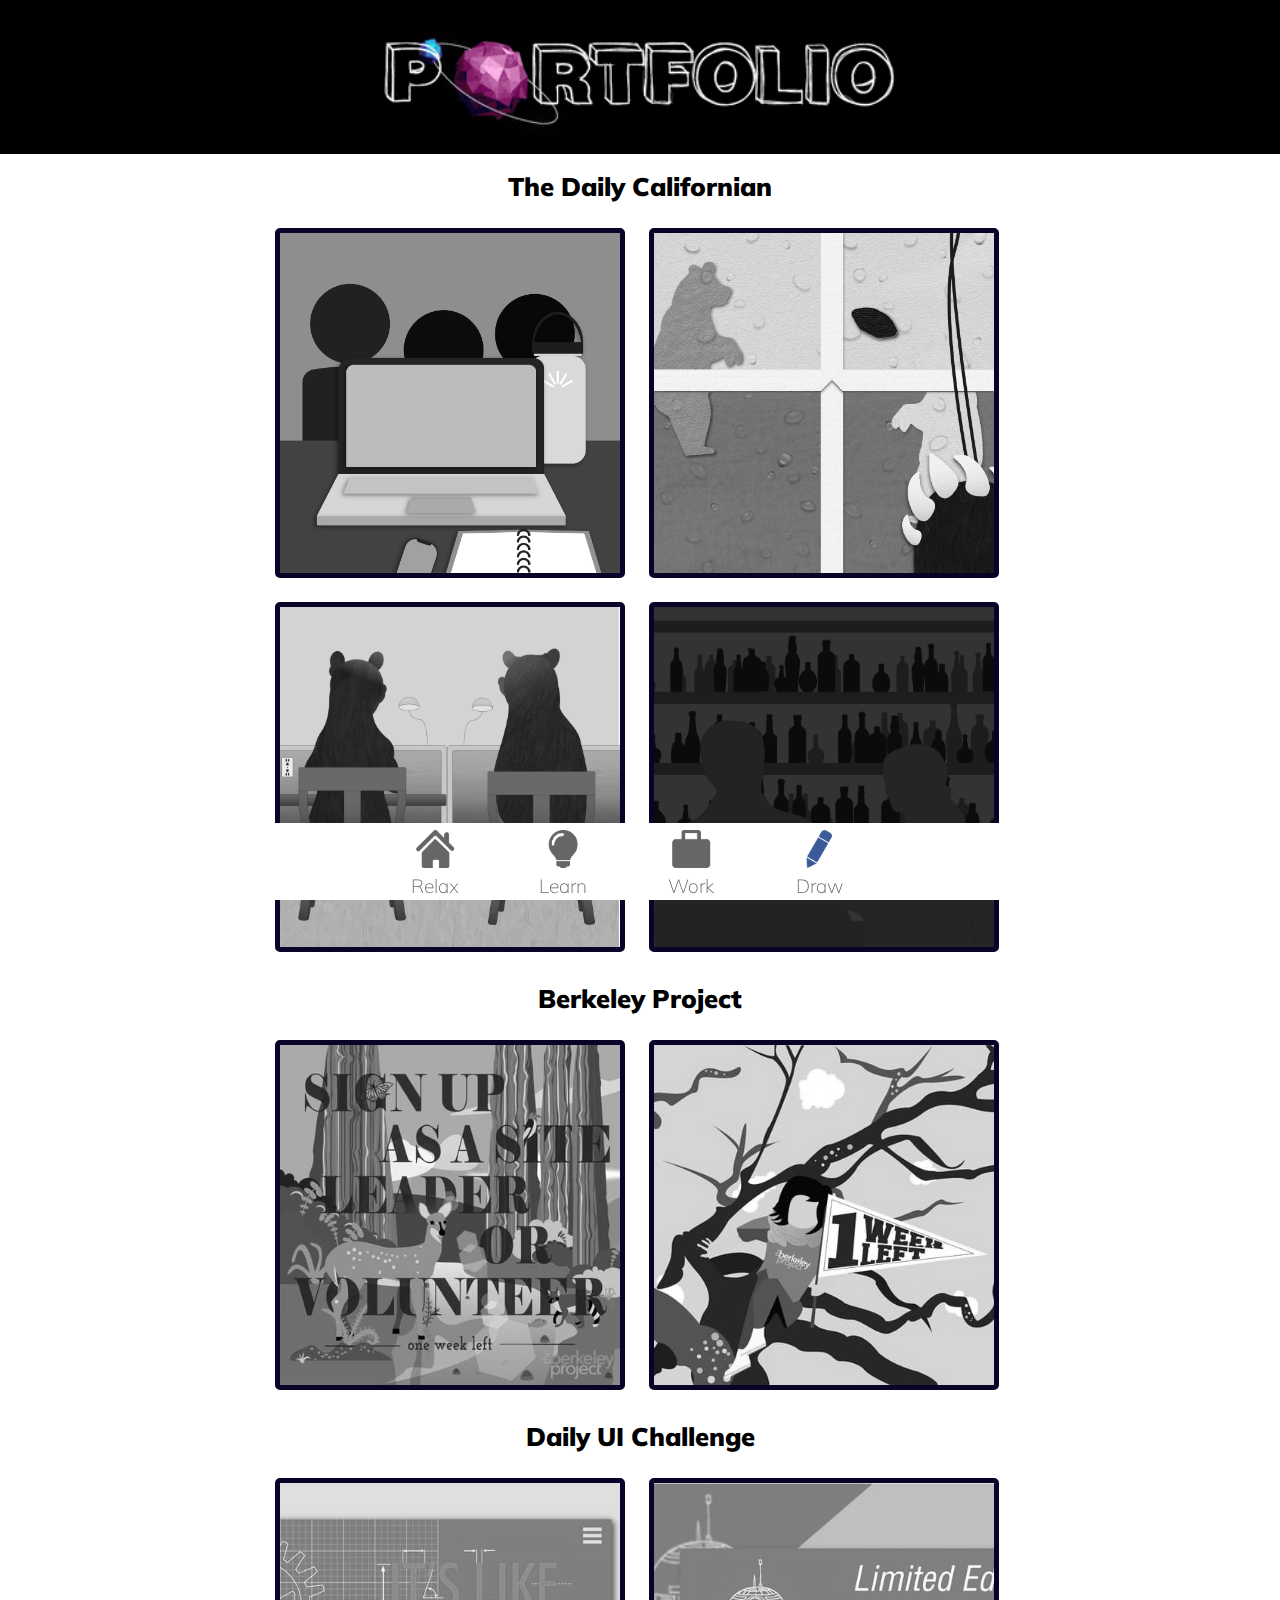
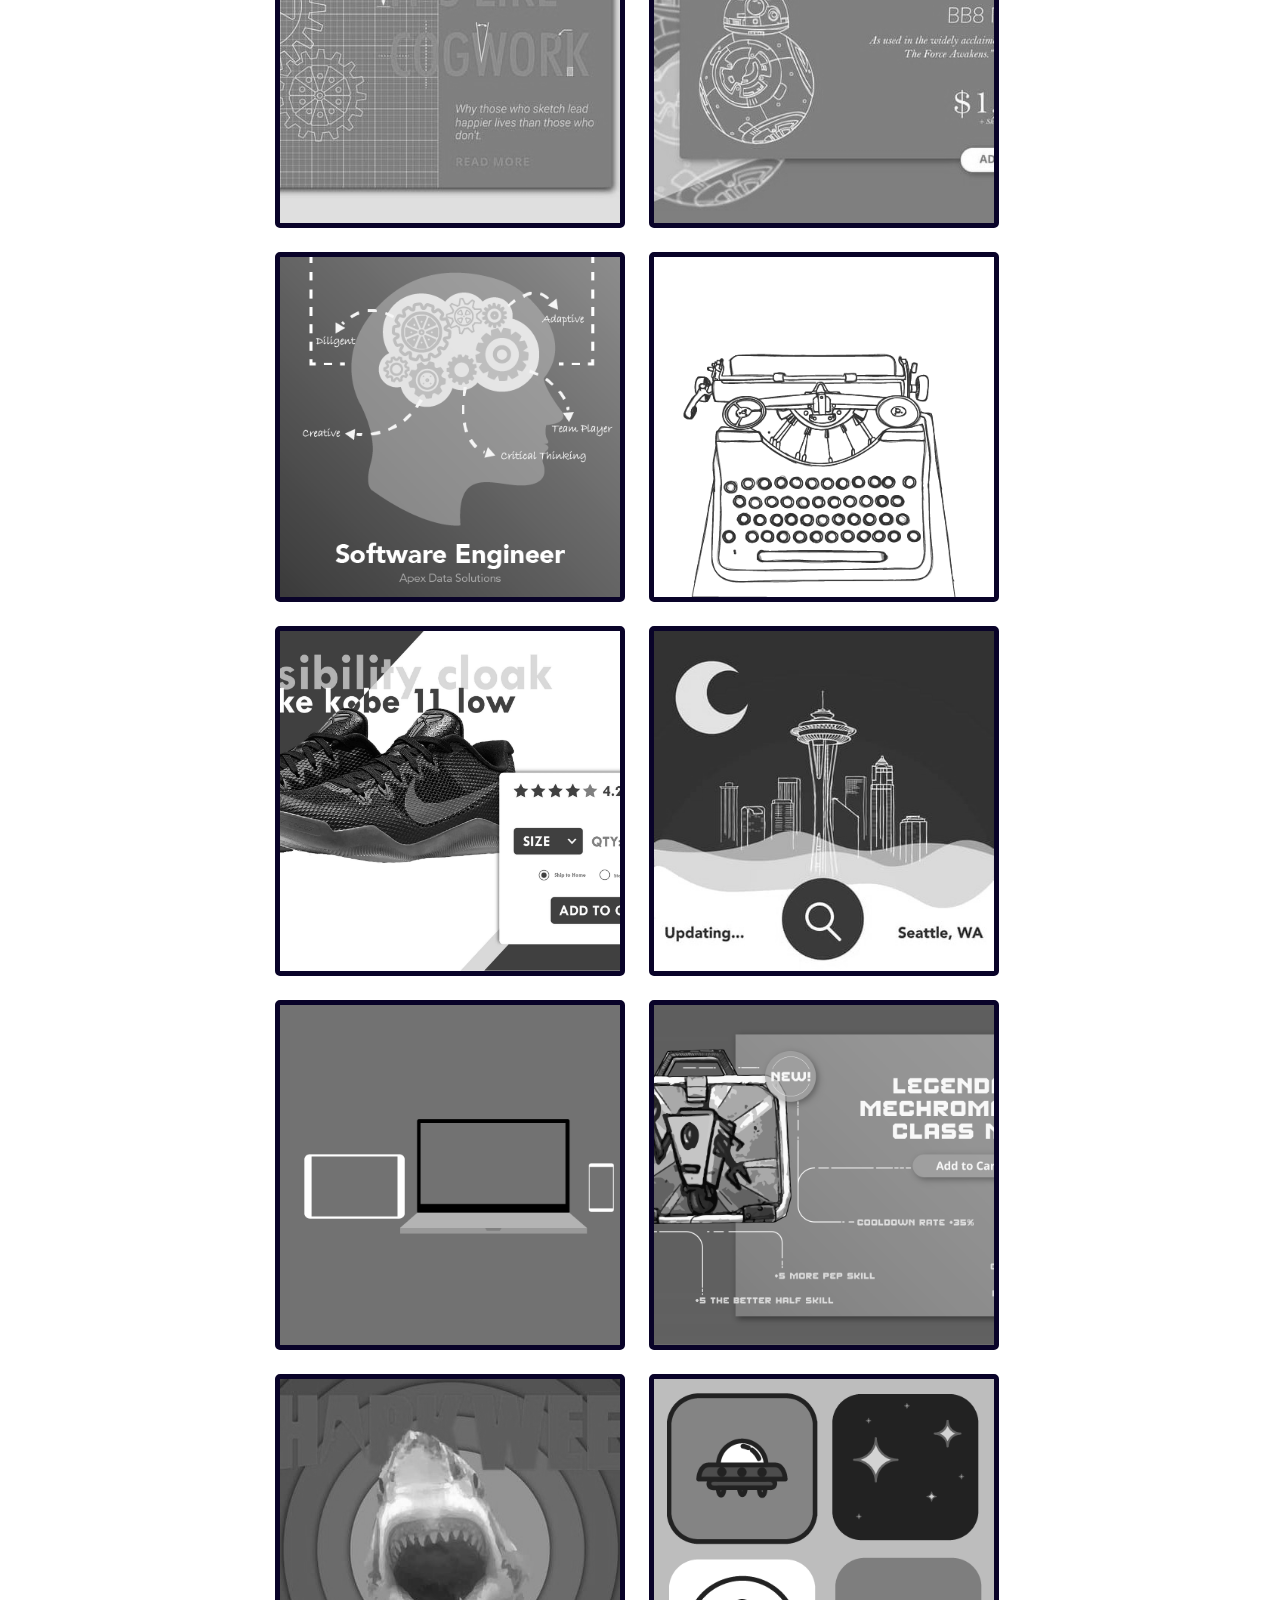
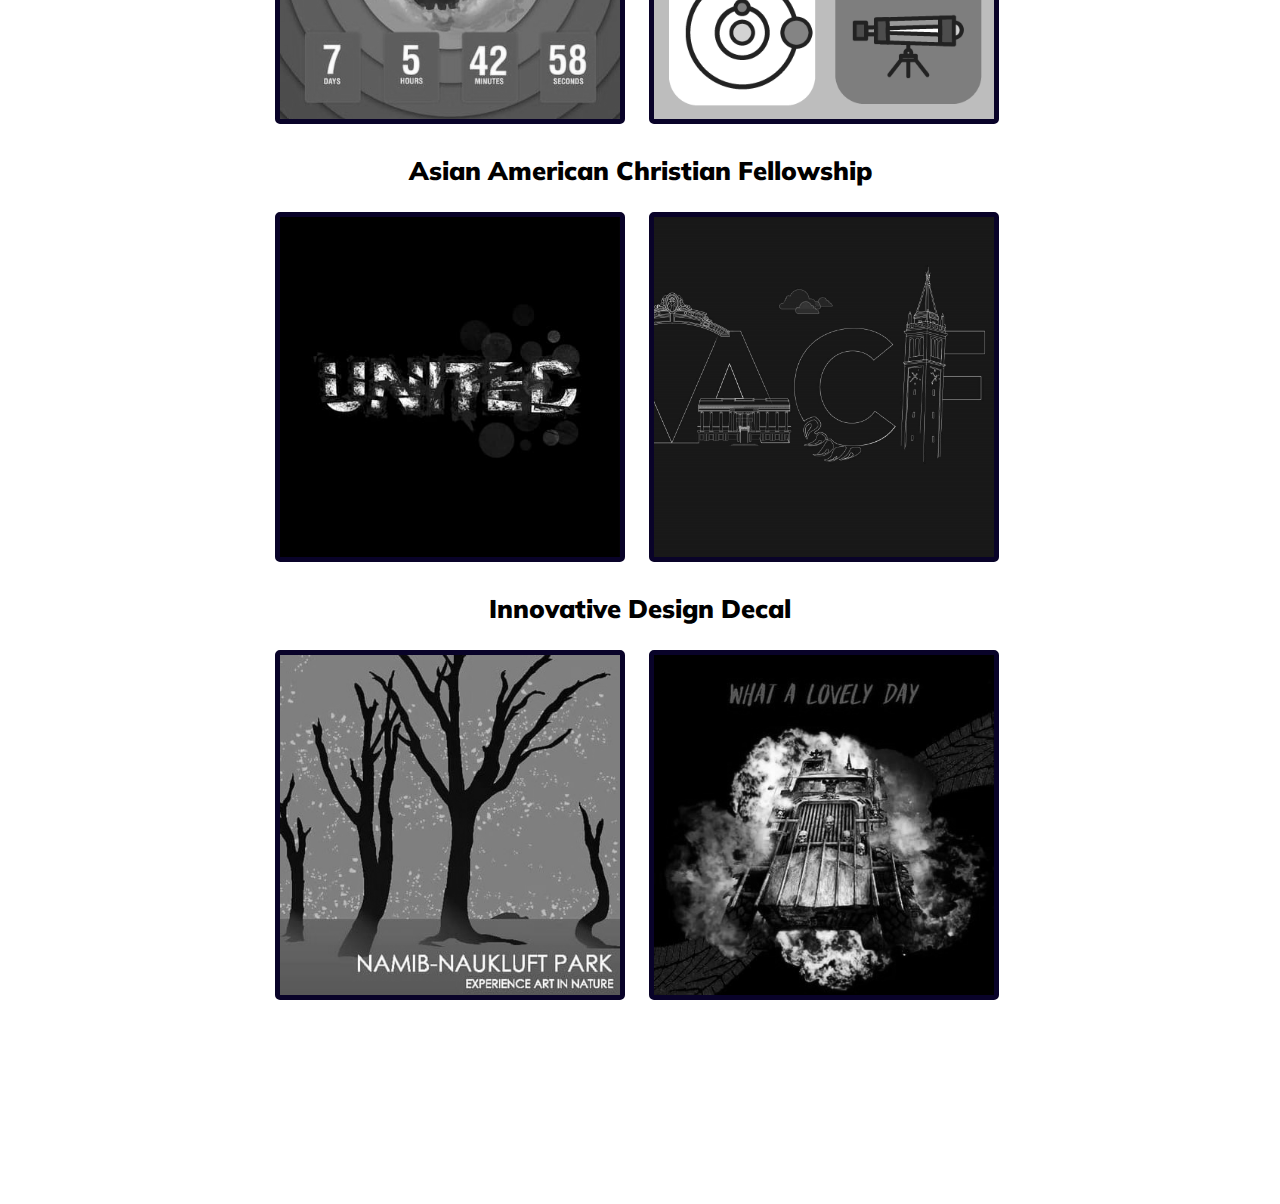
==== draw.html @ 86e8dc83 "First commit" ====
<!DOCTYPE html>
<html>
<head>
	<title>Portfolio</title>
	<link href="https://fonts.googleapis.com/css?family=Muli:200,300,300i,800,900" rel="stylesheet">
	<link rel="stylesheet" type="text/css" href="assets/css/style_all.css" />
	<link rel="stylesheet" type="text/css" href="assets/css/style4.css" />
	<script src="https://code.jquery.com/jquery-1.11.0.min.js"></script>
	<script type="text/javascript" src="assets/js/script.js"></script>
</head>
<body>
	<div class="bar">
	</div>
	<div>
		<img id="portfolio" src="assets/img/pages/portfolio.gif">
	</div>
	<div id="portfolio_container">
		<div class="header">
			The Daily Californian
		</div>
		<div class="photo_container">
			<img class="thumbnail" src="assets/img/thumbnails/airplane.jpg">
			<img class="tall_photo" src="assets/img/portfolio/airplane.gif">
		</div>
		<div class="photo_container">
			<img class="thumbnail" src="assets/img/thumbnails/window.jpg">
			<img class="tall_photo" src="assets/img/portfolio/window.gif">
		</div>
		<div class="photo_container">
			<img class="thumbnail" src="assets/img/thumbnails/snacks.jpg">
			<img class="tall_photo" src="assets/img/portfolio/snacks.gif">
		</div>
		<div class="photo_container">
			<img class="thumbnail" src="assets/img/	thumbnails/bar.jpg">
			<img class="tall_photo" src="assets/img/portfolio/bar.gif">
		</div>
		<div class="header">
			Berkeley Project
		</div>
		<div class="photo_container">
			<img class="thumbnail" src="assets/img/thumbnails/sign_up.jpg">
			<img class="square" src="assets/img/portfolio/sign_up.png">
		</div>
		<div class="photo_container">
			<img class="thumbnail" src="assets/img/thumbnails/countdown.jpg">
			<img class="photo" src="assets/img/portfolio/countdown.png">
		</div>
		<div class="header">
			Daily UI Challenge
		</div>
		<div class="photo_container">
			<img class="thumbnail" src="assets/img/thumbnails/035.jpg">
			<img class="photo" src="assets/img/portfolio/035.png">
		</div>
		<div class="photo_container">
			<img class="thumbnail" src="assets/img/thumbnails/036.jpg">
			<img class="photo" src="assets/img/portfolio/036.png">
		</div>
		<div class="photo_container">
			<img class="thumbnail" src="assets/img/thumbnails/50.png">
			<img class="tall_photo" src="assets/img/portfolio/50.gif">
		</div>
		<div class="photo_container">
			<img class="thumbnail" src="assets/img/thumbnails/51.png">
			<img class="tall_photo" src="assets/img/portfolio/51.gif">
		</div>
		<div class="photo_container">
			<img class="thumbnail" src="assets/img/thumbnails/012.jpg">
			<img class="photo" src="assets/img/portfolio/012.png">
		</div>
		<div class="photo_container">
			<img class="thumbnail" src="assets/img/thumbnails/037.jpg">
			<img class="tall_photo" src="assets/img/portfolio/037_2.png">
			<img class="tall_photo" src="assets/img/portfolio/037.png">
		</div>
		<div class="photo_container">
			<img class="thumbnail" src="assets/img/thumbnails/23.png">
			<img class="photo" src="assets/img/portfolio/23.gif">
		</div>
		<div class="photo_container">
			<img class="thumbnail" src="assets/img/thumbnails/30.png">
			<img class="photo" src="assets/img/portfolio/30.gif">
		</div>
		<div class="photo_container">
			<img class="thumbnail" src="assets/img/thumbnails/014.jpg">
			<img class="photo" src="assets/img/portfolio/014.png">
		</div>
		<div class="photo_container">
			<img class="thumbnail" src="assets/img/thumbnails/55.png">
			<img class="square" src="assets/img/portfolio/55.gif">
		</div>
		<div class="header">
			Asian American Christian Fellowship
		</div>
		<div class="photo_container">
			<img class="thumbnail" src="assets/img/thumbnails/mystery.jpg">
			<img class="square" src="assets/img/portfolio/mystery.png">
		</div>
		<div class="photo_container">
			<img class="thumbnail" src="assets/img/thumbnails/aacf.jpg">
			<img class="photo" src="assets/img/portfolio/aacf.gif">
		</div>
		<div class="header">
			Innovative Design Decal
		</div>
		<div class="photo_container">
			<img class="thumbnail" id="pen_tool" src="assets/img/thumbnails/homework_4.jpg">
			<img class="square" src="assets/img/portfolio/homework_4.jpg">
		</div>
		<div class="photo_container">
			<img class="thumbnail" id="masks" src="assets/img/thumbnails/homework_7.jpg">
			<img class="tall_photo" src="assets/img/portfolio/homework_7.jpg">
		</div>
		<div id="space">
		</div>
	</div>
	<div class="white_bar">
	</div>
		<div class="nav">
		<div class="nav_container">
			<a href="index.html">
				<img class="nav_icon" src="assets/img/icons/house_empty.png">
				<img class="nav_icon_two" src="assets/img/icons/house_full.png">
				<div class="nav_title">
					Relax
				</div>
			</a>
		</div>
		<div class="nav_container">
			<a href="learn.html">
				<img class="nav_icon" src="assets/img/icons/bulb_empty.png">
				<img class="nav_icon_two" src="assets/img/icons/bulb_full.png">
				<div class="nav_title">
					Learn
				</div>
			</a>
		</div>
		<div class="nav_container">
			<a href="work.html">
				<img class="nav_icon" src="assets/img/icons/case_empty.png">
				<img class="nav_icon_two" src="assets/img/icons/case_full.png">
				<div class="nav_title">
					Work
				</div>
			</a>
		</div>
		<div class="nav_container">
			<a href="draw.html">
				<img class="nav_icon_full" src="assets/img/icons/pencil_full.png">
				<div class="nav_title_full" id="draw">
					Draw
				</div>
			</a>
		</div>
	</div>
	<div id="overlay_container">
		<div id="overlay">
		</div>
		<div>
			<img id="x" src="assets/img/x.png">
		</div>
	</div>
</body>
</html>
---- assets/css/style_all.css ----
html, body {
	width: 100%;
	height: 100%;
	margin: 0;
	background-color: white;
}

.nav {
	width: 42vw;
	height: 6vw;
	bottom: 0px;
	position: fixed;
	z-index: 3;
	left: 50%;
	transform: translateX(-50%);
	transition: .5s;
}

.nav_container {
	width: 10vw;
	height: 6vw;
	position: relative;
	float: left;
}

.nav_title {
	width: 10vw;
	height: 2vw;
	color: #666666;
	position: absolute;
	text-align: center;
	font-family: 'Muli', sans-serif;
	font-weight: 200;
	font-size: 1.5vw;
	z-index: 4;
	left: 50%;
	transform: translateX(-50%);
	top: 4vw;
}

.nav_title_full {
	width: 10vw;
	height: 2vw;
	color: #666666;
	position: absolute;
	text-align: center;
	font-family: 'Muli', sans-serif;
	font-weight: 200;
	font-size: 1.5vw;
	z-index: 4;
	left: 50%;
	transform: translateX(-50%);
	top: 4vw;
}

.nav_icon {
	width: 3vw;
	position: absolute;
	margin-left: 3.5vw;
	margin-right: 3.5vw;
	top: .5vw;
}

.nav_icon_full {
	width: 3vw;
	position: absolute;
	margin-left: 3.5vw;
	margin-right: 3.5vw;
	top: .5vw;
}

.nav_icon_two {
	width: 3vw;
	position: absolute;
	margin-left: 3.5vw;
	margin-right: 3.5vw;
	top: .5vw;
	opacity: 0;
}

.white_bar {
	width: 100%;
	height: 6vw;
	background-color: white;
	position: fixed;
	bottom: 0px;
	z-index: 2;
}

a {
	text-decoration: none;
}

@media only screen and (orientation: portrait) {
	.nav {
		width: 100%;
		height: 24vw;
	}

	.nav_container {
		width: 16vw;
		height: 24vw;
		margin-left: 7.5vw;
	}

	.nav_title {
		width: 16vw;
		height: 8vw;
		font-size: 5vw;
		top: 16vw;
	}

	.nav_title_full {
		width: 16vw;
		height: 8vw;
		font-size: 5vw;
		top: 16vw;
	}

	.nav_icon {
		width: 10vw;
		position: absolute;
		margin-left: 3vw;
		top: 4vw;
	}

	.nav_icon_full {
		width: 10vw;
		position: absolute;
		margin-left: 3vw;
		top: 4vw;
	}

	.nav_icon_two {
		width: 10vw;
		position: absolute;
		margin-left: 3vw;
		top: 4vw;
	}

	.white_bar {
		height: 22vw;
	}
}
---- assets/css/style4.css ----
html, body {
	background-color: white;
}


#portfolio {
	width: 60%;
	position: relative;
	left: 50%;
	transform: translateX(-50%);
}

.bar {
	width: 100%;
	height: 12vw;
	position: absolute;
	margin: 0;
	top: 0px;
	background-color: black;
}

#portfolio_container {
	width: 750px;
	height: 4250px;
	position: relative;
	margin: auto;
	left: 0;
	transition: .5s;
	opacity: 0;
}

.header {
	font-weight: 900;
	font-size: 2vw;
	width: 100%;
	height: 5vw;
	position: relative;
	font-family: 'Muli', sans-serif;
	display: inline-block;
	text-align: center;
	width: 100%;
	margin: 5;
	line-height: 5vw;
}

.photo_container {
	border-radius: 5px;
	width: 350px;
	height: 350px;
	position: relative;
	display: inline-block;
	margin: 10px 10px 10px 10px;
	border-style: solid;
	border-color: #090329;
	border-width: 5px;
	box-sizing: border-box;
	overflow: hidden;
}

.thumbnail {
	width: 100%;
	position: absolute;
	top: 50%;
    left: 50%;
    transform: translate(-50%, -50%);
    filter: grayscale(100%);
    box-shadow: 5px 5px 20px rgba(0, 0, 0, 0.4);
}

.photo_container:hover {
	cursor: pointer;
}

.photo {
	width: 60%;
	position: absolute;
	top: 50%;
    left: 50%;
    transform: translate(-50%, -50%);
    box-shadow: 5px 5px 20px rgba(0, 0, 0, 0.4);
    display: none;
}

.square {
	position: fixed;
	top: 50%;
    left: 50%;
    transform: translate(-50%, -50%);
    display: none;
    box-shadow: 5px 5px 20px rgba(0, 0, 0, 0.4);
    z-index: 10;
    height: 90%;
}

.tall_photo {
	height: 90%;
	position: absolute;
	top: 50%;
    left: 50%;
    transform: translate(-50%, -50%);
    box-shadow: 5px 5px 20px rgba(0, 0, 0, 0.4);
    display: none;
}

.tall_photo:nth-child(3) {
  top: 49%;
  left: 49%;
}

#overlay_container {
	width: 100%;
	height: 100%;
	position: fixed;
	display: none;
	z-index: 5;
	top: 0px;
}

#overlay {
	width: 100%;
	height: 100%;
	position: fixed;
	background-color: rgba(0, 0, 0, .8);
	z-index: 10;
}

#x {
	width: 25px;
	position: fixed;
	top:10px;
	right: 10px;
	z-index: 21;
}

#x:hover {
	cursor: pointer;
}

#overlay:hover {
	cursor: pointer;
}

.pic_click {
	z-index: 20;
	position: fixed;
}

#space {
	height: 10vw;
}

@media only screen and (orientation: portrait) {
	.tall_photo {
		height: 70%;
	}

	.square {
		height: 40%;
	}

	.photo {
		width: 85%;
	}

	.tall_photo:nth-child(3) {
  		top: 47%;
  		left: 47%;
	}
}
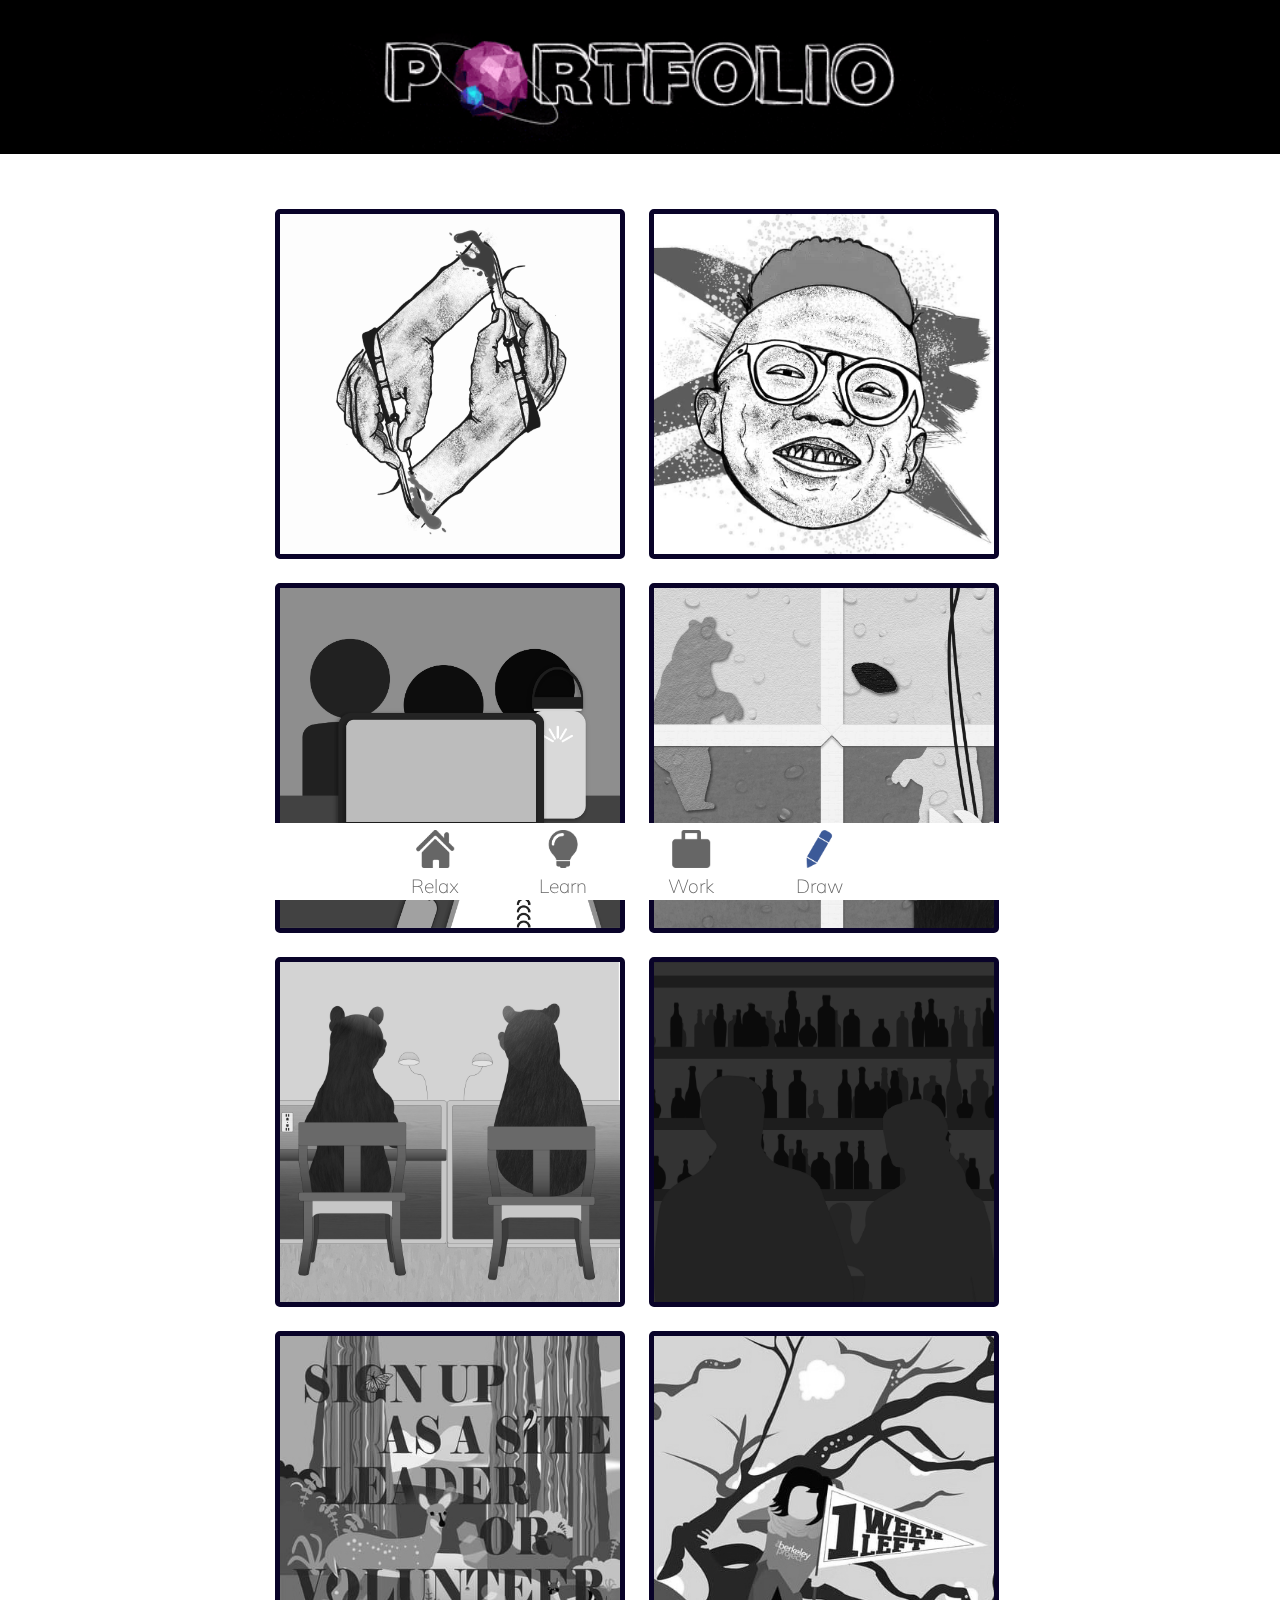
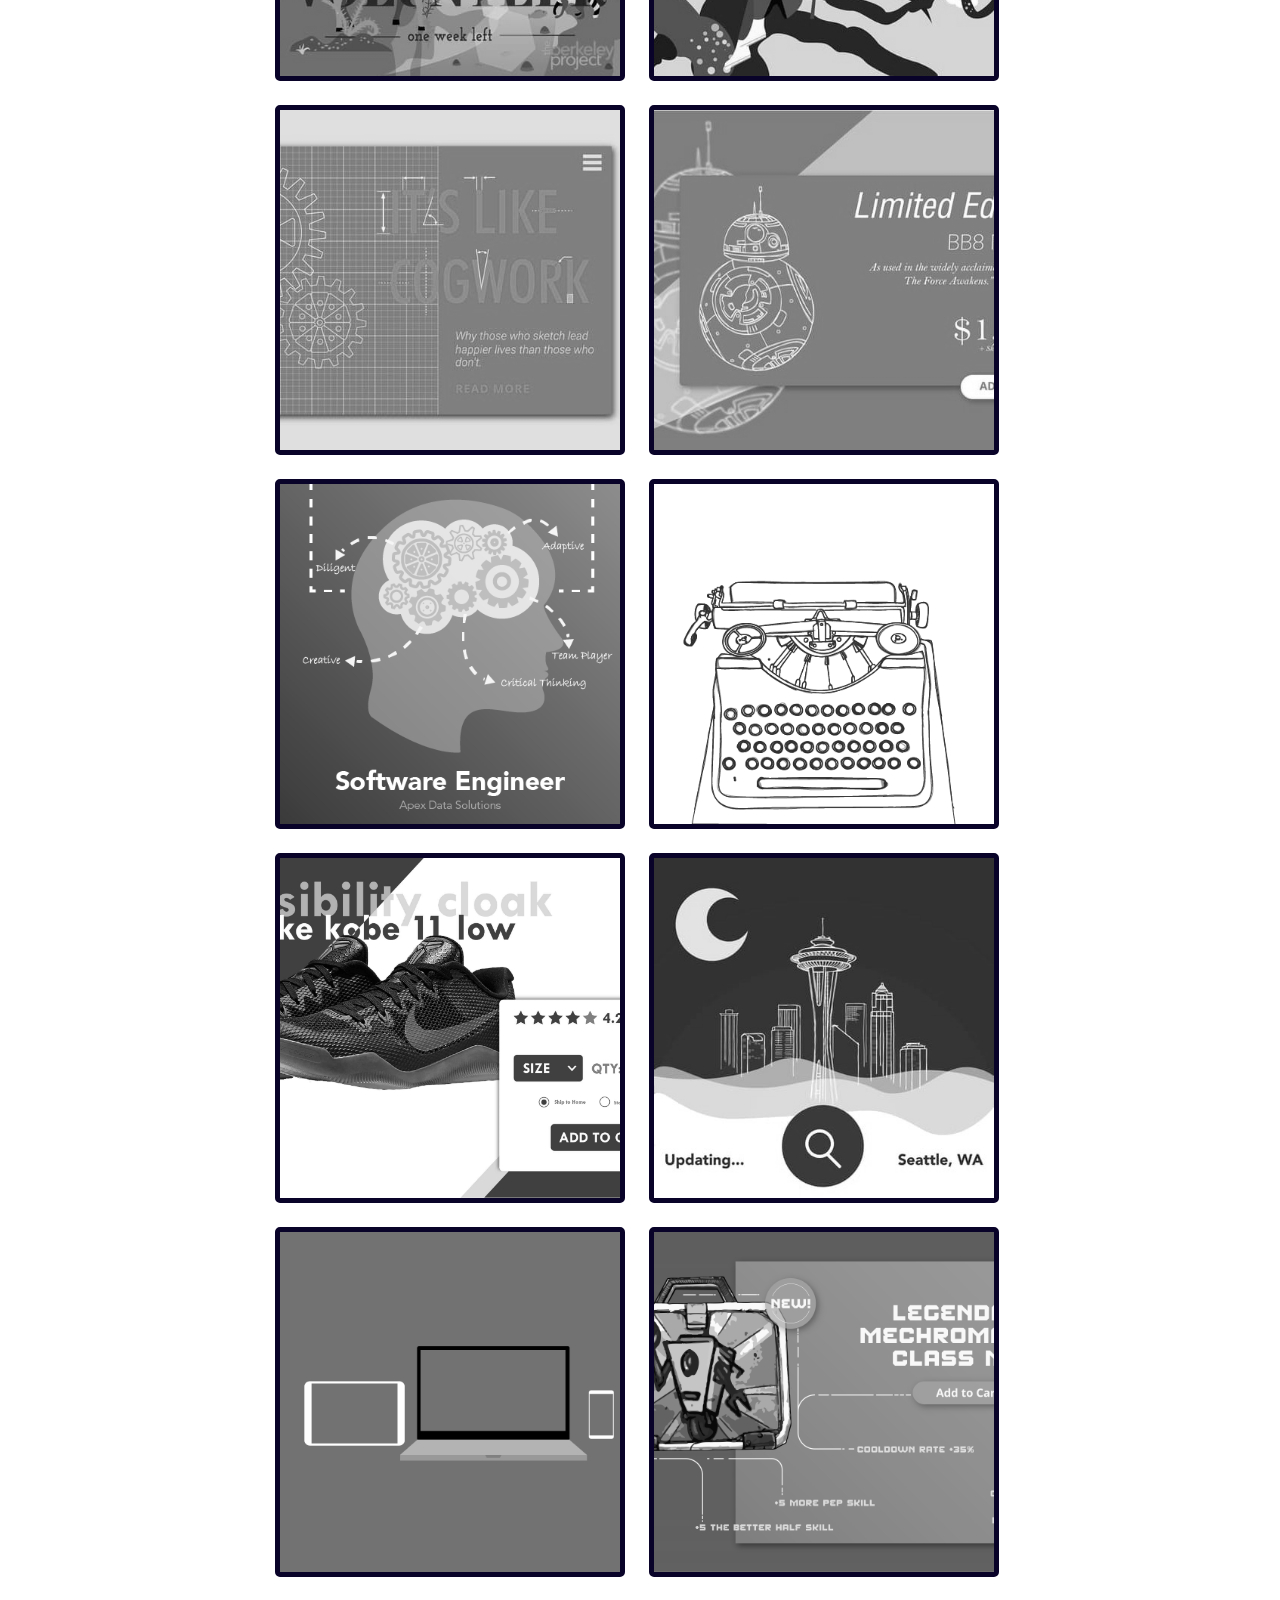
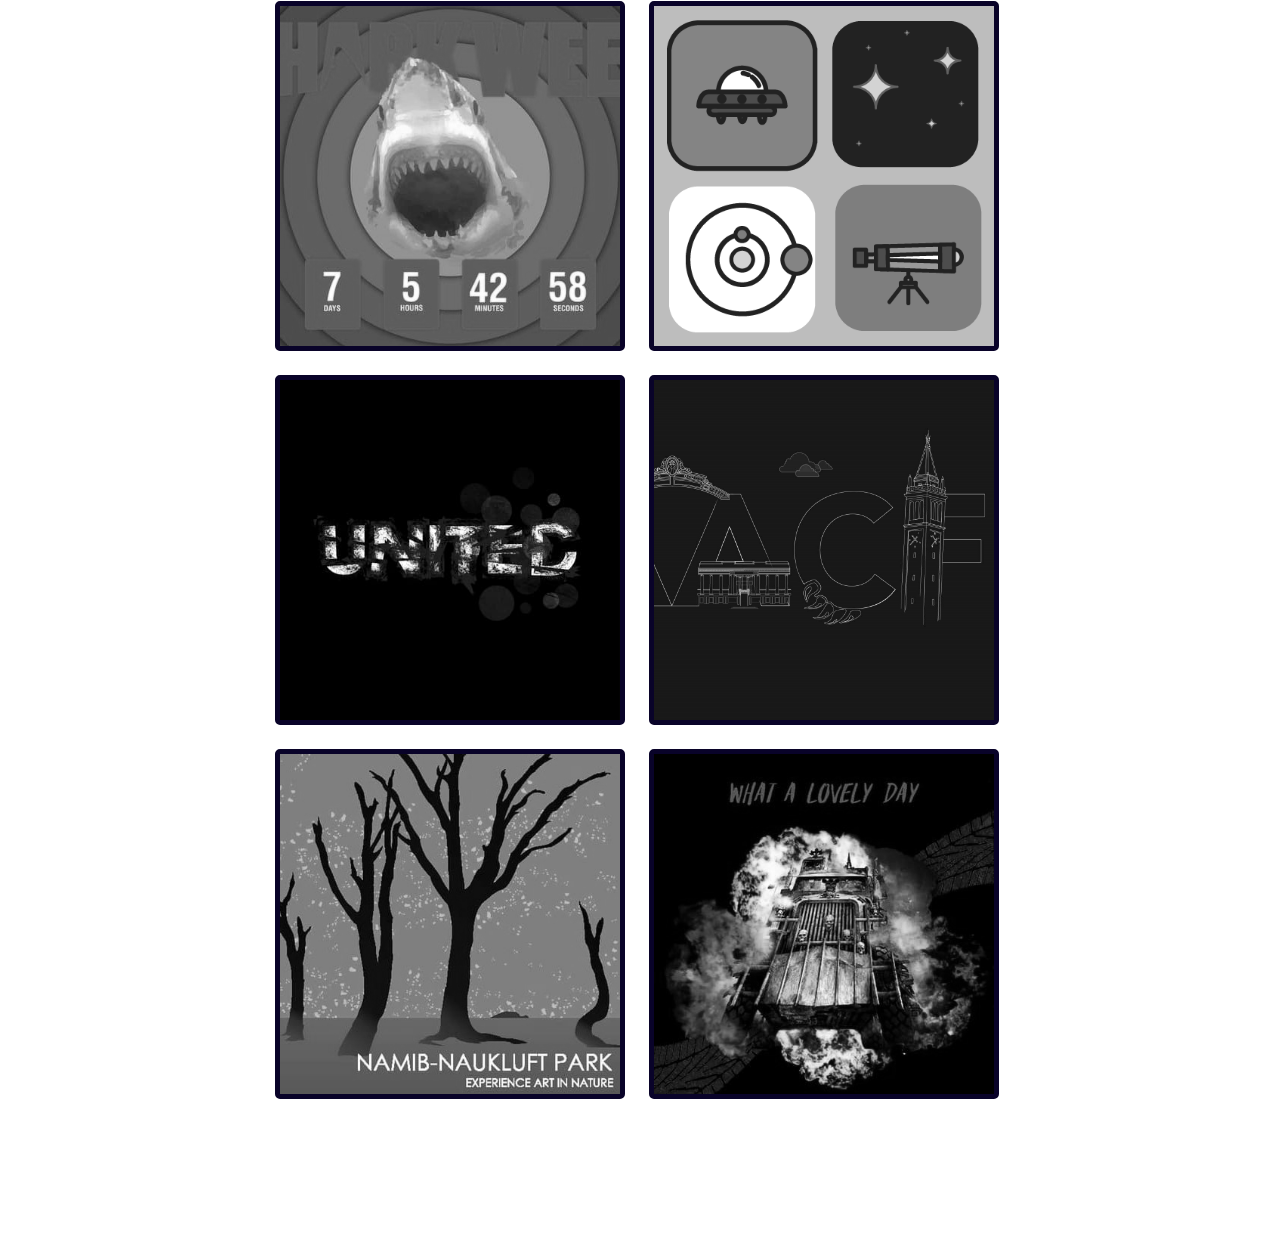
==== commit 27507e47: "Portfolio edit" ====
--- a/draw.html
+++ b/draw.html
@@ -15,8 +15,13 @@
 		<img id="portfolio" src="assets/img/pages/portfolio.gif">
 	</div>
 	<div id="portfolio_container">
-		<div class="header">
-			The Daily Californian
+		<div class="photo_container">
+			<img class="thumbnail" src="assets/img/thumbnails/hands.jpg">
+			<img class="tall_photo" src="assets/img/portfolio/hands.jpg">
+		</div>
+		<div class="photo_container">
+			<img class="thumbnail" src="assets/img/thumbnails/face.jpg">
+			<img class="tall_photo" src="assets/img/portfolio/face.png">
 		</div>
 		<div class="photo_container">
 			<img class="thumbnail" src="assets/img/thumbnails/airplane.jpg">
@@ -34,9 +39,6 @@
 			<img class="thumbnail" src="assets/img/	thumbnails/bar.jpg">
 			<img class="tall_photo" src="assets/img/portfolio/bar.gif">
 		</div>
-		<div class="header">
-			Berkeley Project
-		</div>
 		<div class="photo_container">
 			<img class="thumbnail" src="assets/img/thumbnails/sign_up.jpg">
 			<img class="square" src="assets/img/portfolio/sign_up.png">
@@ -44,9 +46,6 @@
 		<div class="photo_container">
 			<img class="thumbnail" src="assets/img/thumbnails/countdown.jpg">
 			<img class="photo" src="assets/img/portfolio/countdown.png">
-		</div>
-		<div class="header">
-			Daily UI Challenge
 		</div>
 		<div class="photo_container">
 			<img class="thumbnail" src="assets/img/thumbnails/035.jpg">
@@ -89,9 +88,6 @@
 			<img class="thumbnail" src="assets/img/thumbnails/55.png">
 			<img class="square" src="assets/img/portfolio/55.gif">
 		</div>
-		<div class="header">
-			Asian American Christian Fellowship
-		</div>
 		<div class="photo_container">
 			<img class="thumbnail" src="assets/img/thumbnails/mystery.jpg">
 			<img class="square" src="assets/img/portfolio/mystery.png">
@@ -99,9 +95,6 @@
 		<div class="photo_container">
 			<img class="thumbnail" src="assets/img/thumbnails/aacf.jpg">
 			<img class="photo" src="assets/img/portfolio/aacf.gif">
-		</div>
-		<div class="header">
-			Innovative Design Decal
 		</div>
 		<div class="photo_container">
 			<img class="thumbnail" id="pen_tool" src="assets/img/thumbnails/homework_4.jpg">
--- a/assets/css/style4.css
+++ b/assets/css/style4.css
@@ -27,20 +27,7 @@
 	left: 0;
 	transition: .5s;
 	opacity: 0;
-}
-
-.header {
-	font-weight: 900;
-	font-size: 2vw;
-	width: 100%;
-	height: 5vw;
-	position: relative;
-	font-family: 'Muli', sans-serif;
-	display: inline-block;
-	text-align: center;
-	width: 100%;
-	margin: 5;
-	line-height: 5vw;
+	top: 5%;
 }
 
 .photo_container {
